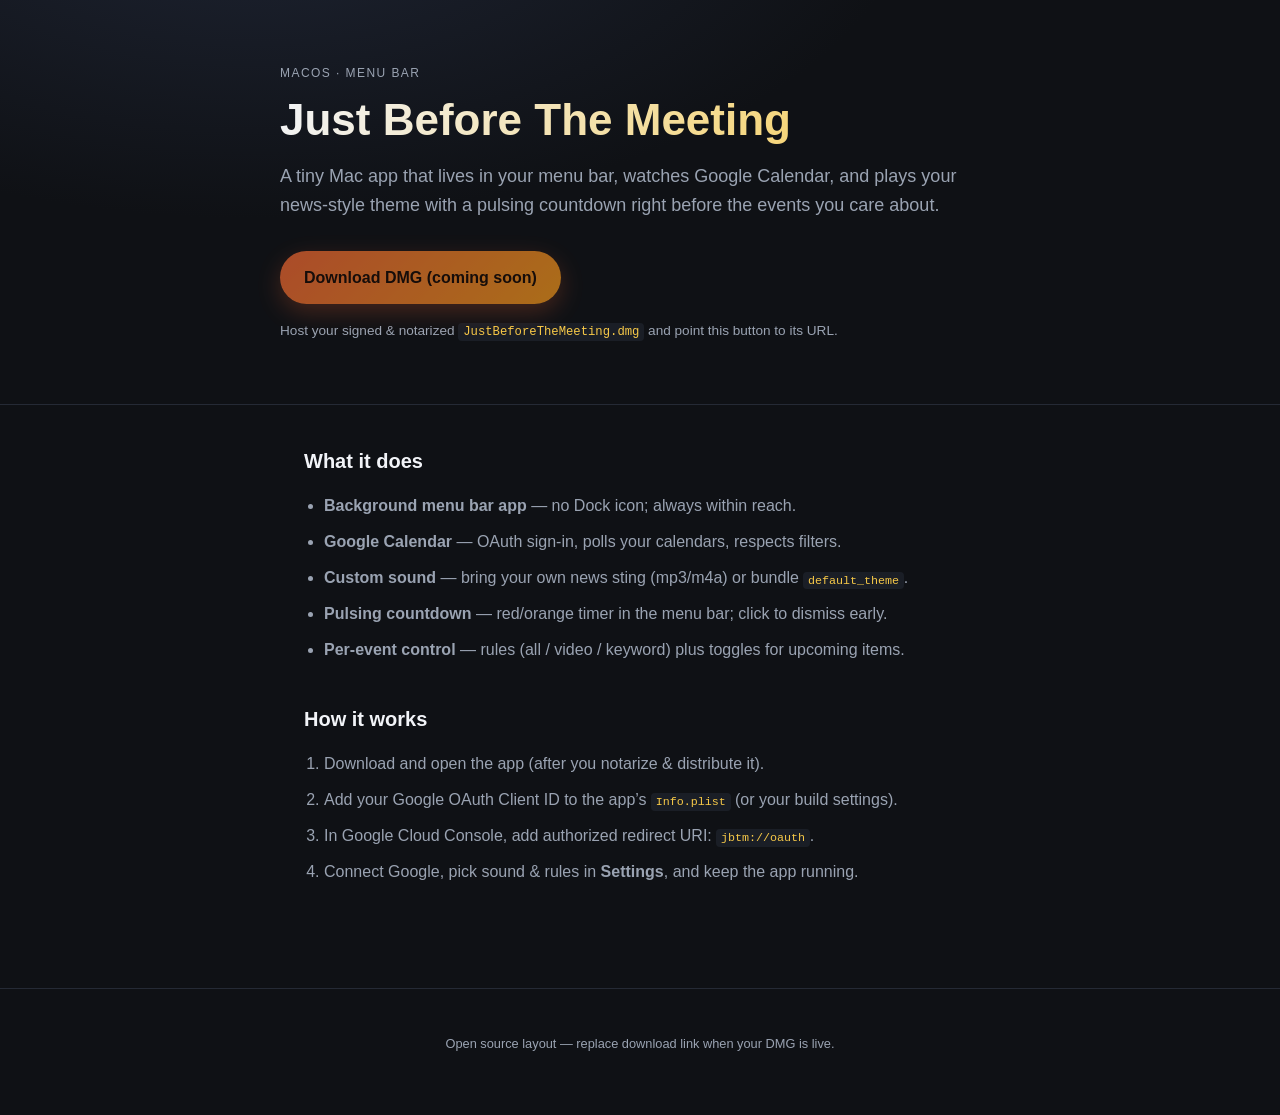
==== website/index.html @ bb3bc8cf "Initial commit: Just Before The Meeting macOS menu bar app This repository contains a native Swift/S" ====
<!DOCTYPE html>
<html lang="en">
<head>
  <meta charset="UTF-8" />
  <meta name="viewport" content="width=device-width, initial-scale=1" />
  <title>Just Before The Meeting — macOS menu bar countdown</title>
  <meta name="description" content="Menu bar app for Mac: Google Calendar aware countdown and theme music before your meetings." />
  <link rel="stylesheet" href="style.css" />
</head>
<body>
  <header class="hero">
    <div class="hero-inner">
      <p class="eyebrow">macOS · Menu bar</p>
      <h1>Just Before The Meeting</h1>
      <p class="lede">
        A tiny Mac app that lives in your menu bar, watches Google Calendar, and plays your news-style theme
        with a pulsing countdown right before the events you care about.
      </p>
      <a class="cta" href="#" id="download-link" aria-disabled="true">Download DMG (coming soon)</a>
      <p class="cta-note">Host your signed &amp; notarized <code>JustBeforeTheMeeting.dmg</code> and point this button to its URL.</p>
    </div>
  </header>

  <main>
    <section class="features">
      <h2>What it does</h2>
      <ul>
        <li><strong>Background menu bar app</strong> — no Dock icon; always within reach.</li>
        <li><strong>Google Calendar</strong> — OAuth sign-in, polls your calendars, respects filters.</li>
        <li><strong>Custom sound</strong> — bring your own news sting (mp3/m4a) or bundle <code>default_theme</code>.</li>
        <li><strong>Pulsing countdown</strong> — red/orange timer in the menu bar; click to dismiss early.</li>
        <li><strong>Per-event control</strong> — rules (all / video / keyword) plus toggles for upcoming items.</li>
      </ul>
    </section>

    <section class="how">
      <h2>How it works</h2>
      <ol>
        <li>Download and open the app (after you notarize &amp; distribute it).</li>
        <li>Add your Google OAuth Client ID to the app’s <code>Info.plist</code> (or your build settings).</li>
        <li>In Google Cloud Console, add authorized redirect URI: <code>jbtm://oauth</code>.</li>
        <li>Connect Google, pick sound &amp; rules in <strong>Settings</strong>, and keep the app running.</li>
      </ol>
    </section>
  </main>

  <footer>
    <p>Open source layout — replace download link when your DMG is live.</p>
  </footer>
</body>
</html>
---- website/style.css ----
:root {
  --bg: #0f1115;
  --fg: #f2f4f8;
  --muted: #9aa3b2;
  --accent: #ff6b35;
  --accent2: #f7c948;
  --card: #1a1e26;
  --font: "SF Pro Text", -apple-system, BlinkMacSystemFont, "Segoe UI", sans-serif;
}

* {
  box-sizing: border-box;
}

body {
  margin: 0;
  font-family: var(--font);
  background: radial-gradient(1200px 600px at 20% -10%, #1e2433 0%, var(--bg) 55%);
  color: var(--fg);
  line-height: 1.6;
  min-height: 100vh;
}

.hero {
  padding: 4rem 1.5rem 3rem;
  border-bottom: 1px solid #252a35;
}

.hero-inner {
  max-width: 720px;
  margin: 0 auto;
}

.eyebrow {
  text-transform: uppercase;
  letter-spacing: 0.12em;
  font-size: 0.75rem;
  color: var(--muted);
  margin: 0 0 0.75rem;
}

h1 {
  font-size: clamp(2rem, 5vw, 2.75rem);
  line-height: 1.15;
  margin: 0 0 1rem;
  background: linear-gradient(120deg, var(--fg), var(--accent2));
  -webkit-background-clip: text;
  background-clip: text;
  color: transparent;
}

.lede {
  font-size: 1.125rem;
  color: var(--muted);
  margin: 0 0 2rem;
}

.cta {
  display: inline-block;
  padding: 0.85rem 1.5rem;
  border-radius: 999px;
  background: linear-gradient(135deg, var(--accent), #ff9f1c);
  color: #1a0b05;
  font-weight: 600;
  text-decoration: none;
  box-shadow: 0 8px 24px rgba(255, 107, 53, 0.35);
  transition: transform 0.15s ease, box-shadow 0.15s ease;
}

.cta:hover {
  transform: translateY(-1px);
  box-shadow: 0 12px 28px rgba(255, 107, 53, 0.45);
}

.cta[aria-disabled="true"] {
  opacity: 0.65;
  pointer-events: none;
}

.cta-note {
  margin-top: 1rem;
  font-size: 0.85rem;
  color: var(--muted);
}

main {
  max-width: 720px;
  margin: 0 auto;
  padding: 2.5rem 1.5rem 4rem;
}

section {
  margin-bottom: 2.5rem;
}

h2 {
  font-size: 1.25rem;
  margin: 0 0 1rem;
}

.features ul,
.how ol {
  padding-left: 1.25rem;
  color: var(--muted);
}

.features li,
.how li {
  margin-bottom: 0.65rem;
}

code {
  font-size: 0.9em;
  background: var(--card);
  padding: 0.15em 0.4em;
  border-radius: 4px;
  color: var(--accent2);
}

footer {
  text-align: center;
  padding: 2rem 1rem 3rem;
  font-size: 0.8rem;
  color: var(--muted);
  border-top: 1px solid #252a35;
}
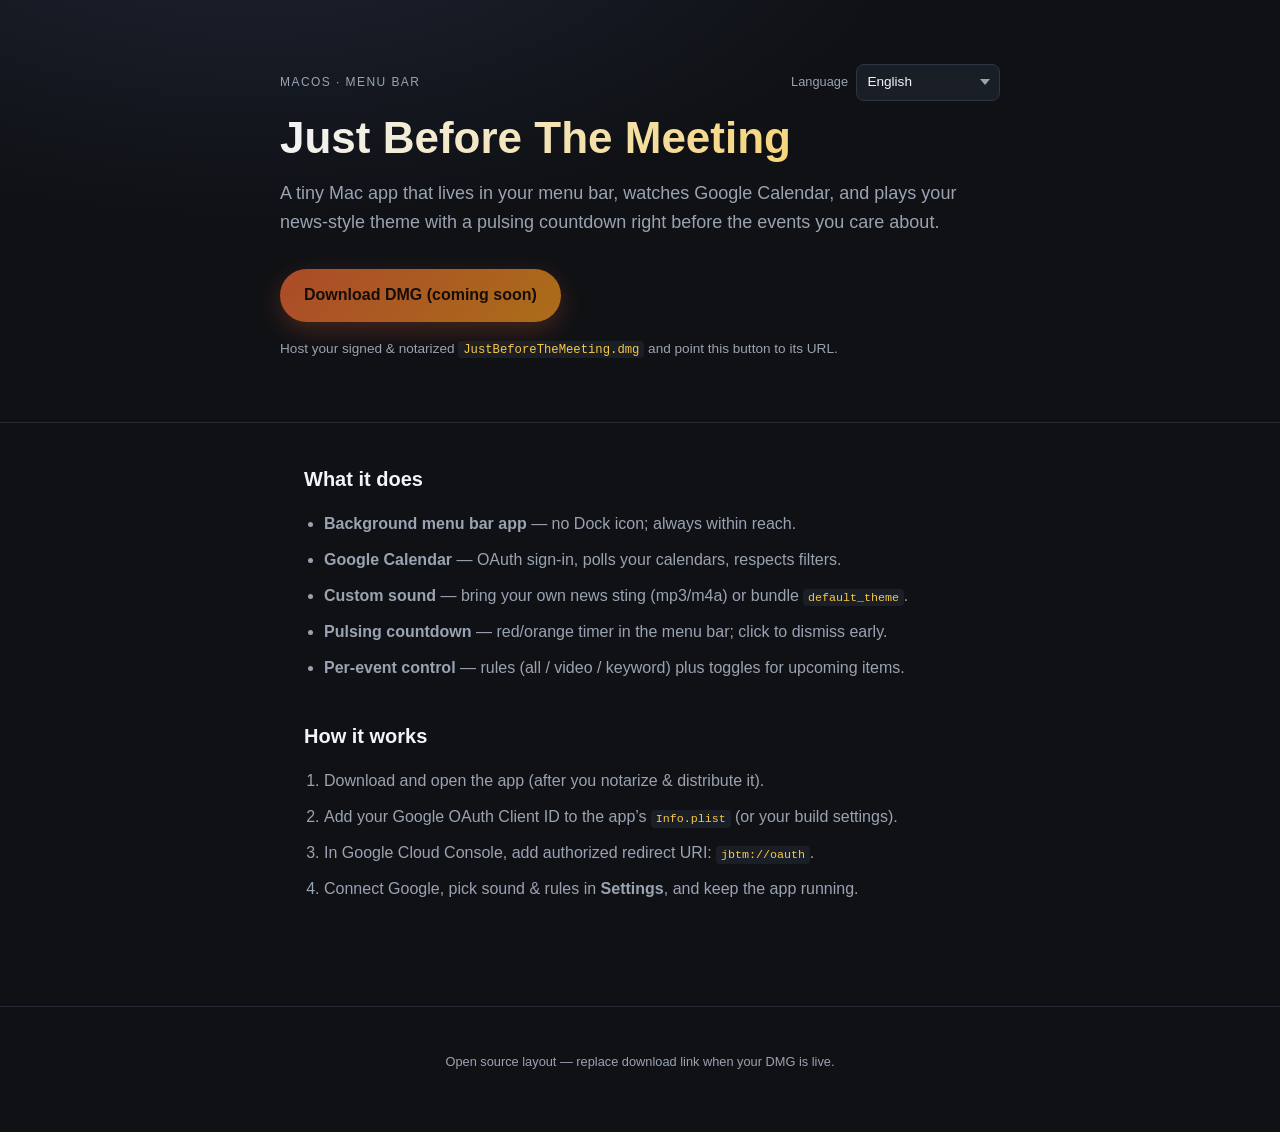
==== commit 161c0e46: "Add EN/TR localization for macOS app and marketing site Wire Localizable.strings (en/tr), L10n helpe" ====
--- a/website/index.html
+++ b/website/index.html
@@ -6,25 +6,35 @@
   <title>Just Before The Meeting — macOS menu bar countdown</title>
   <meta name="description" content="Menu bar app for Mac: Google Calendar aware countdown and theme music before your meetings." />
   <link rel="stylesheet" href="style.css" />
+  <script src="i18n.js" defer></script>
 </head>
 <body>
   <header class="hero">
     <div class="hero-inner">
-      <p class="eyebrow">macOS · Menu bar</p>
-      <h1>Just Before The Meeting</h1>
-      <p class="lede">
+      <div class="hero-top">
+        <p class="eyebrow" data-i18n="hero.eyebrow">macOS · Menu bar</p>
+        <div class="lang-switcher">
+          <label for="lang-select" class="lang-select-label" data-i18n="langSwitcher.label">Language</label>
+          <select id="lang-select" class="lang-select" name="lang">
+            <option value="en">English</option>
+            <option value="tr">Türkçe</option>
+          </select>
+        </div>
+      </div>
+      <h1 data-i18n="hero.title">Just Before The Meeting</h1>
+      <p class="lede" data-i18n="hero.lede">
         A tiny Mac app that lives in your menu bar, watches Google Calendar, and plays your news-style theme
         with a pulsing countdown right before the events you care about.
       </p>
       <a class="cta" href="#" id="download-link" aria-disabled="true">Download DMG (coming soon)</a>
-      <p class="cta-note">Host your signed &amp; notarized <code>JustBeforeTheMeeting.dmg</code> and point this button to its URL.</p>
+      <p class="cta-note" id="cta-note">Host your signed &amp; notarized <code>JustBeforeTheMeeting.dmg</code> and point this button to its URL.</p>
     </div>
   </header>
 
   <main>
     <section class="features">
-      <h2>What it does</h2>
-      <ul>
+      <h2 data-i18n="features.heading">What it does</h2>
+      <ul id="features-list">
         <li><strong>Background menu bar app</strong> — no Dock icon; always within reach.</li>
         <li><strong>Google Calendar</strong> — OAuth sign-in, polls your calendars, respects filters.</li>
         <li><strong>Custom sound</strong> — bring your own news sting (mp3/m4a) or bundle <code>default_theme</code>.</li>
@@ -34,8 +44,8 @@
     </section>
 
     <section class="how">
-      <h2>How it works</h2>
-      <ol>
+      <h2 data-i18n="how.heading">How it works</h2>
+      <ol id="how-list">
         <li>Download and open the app (after you notarize &amp; distribute it).</li>
         <li>Add your Google OAuth Client ID to the app’s <code>Info.plist</code> (or your build settings).</li>
         <li>In Google Cloud Console, add authorized redirect URI: <code>jbtm://oauth</code>.</li>
--- a/website/style.css
+++ b/website/style.css
@@ -31,12 +31,61 @@
   margin: 0 auto;
 }
 
+.hero-top {
+  display: flex;
+  flex-wrap: wrap;
+  align-items: center;
+  justify-content: space-between;
+  gap: 0.75rem 1rem;
+  margin-bottom: 0.75rem;
+}
+
+.lang-switcher {
+  display: flex;
+  align-items: center;
+  gap: 0.5rem;
+  font-size: 0.8rem;
+  margin-left: auto;
+}
+
+.lang-select-label {
+  color: var(--muted);
+  white-space: nowrap;
+}
+
+.lang-select {
+  font: inherit;
+  font-size: 0.85rem;
+  color: var(--fg);
+  background: var(--card);
+  border: 1px solid #2e3544;
+  border-radius: 8px;
+  padding: 0.4rem 2rem 0.4rem 0.65rem;
+  cursor: pointer;
+  min-width: 9rem;
+  appearance: none;
+  background-image: url("data:image/svg+xml,%3Csvg xmlns='http://www.w3.org/2000/svg' width='10' height='6' viewBox='0 0 10 6'%3E%3Cpath fill='%239aa3b2' d='M0 0h10L5 6z'/%3E%3C/svg%3E");
+  background-repeat: no-repeat;
+  background-position: right 0.55rem center;
+  transition: border-color 0.15s ease, box-shadow 0.15s ease;
+}
+
+.lang-select:hover {
+  border-color: #3d4658;
+}
+
+.lang-select:focus {
+  outline: none;
+  border-color: var(--accent);
+  box-shadow: 0 0 0 2px rgba(255, 107, 53, 0.25);
+}
+
 .eyebrow {
   text-transform: uppercase;
   letter-spacing: 0.12em;
   font-size: 0.75rem;
   color: var(--muted);
-  margin: 0 0 0.75rem;
+  margin: 0;
 }
 
 h1 {
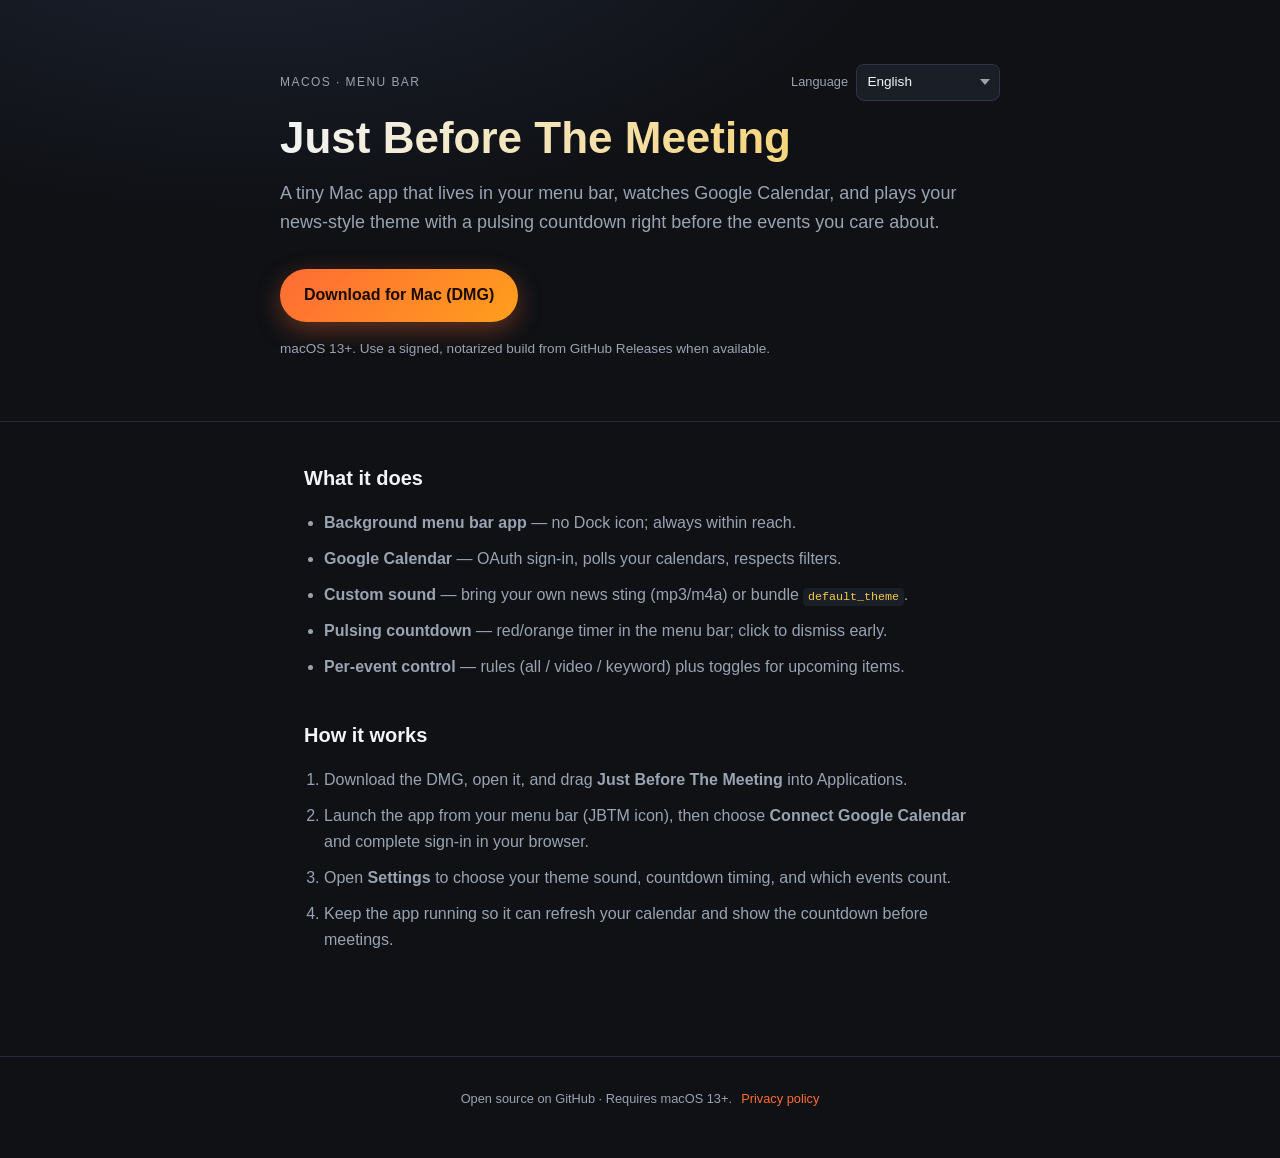
==== commit f006d7a7: "Ship prep: app 1.0.0 (build 100), live site CTA, privacy page, Pages workflow - Bump CFBundleShortVe" ====
--- a/website/index.html
+++ b/website/index.html
@@ -26,8 +26,13 @@
         A tiny Mac app that lives in your menu bar, watches Google Calendar, and plays your news-style theme
         with a pulsing countdown right before the events you care about.
       </p>
-      <a class="cta" href="#" id="download-link" aria-disabled="true">Download DMG (coming soon)</a>
-      <p class="cta-note" id="cta-note">Host your signed &amp; notarized <code>JustBeforeTheMeeting.dmg</code> and point this button to its URL.</p>
+      <a
+        class="cta"
+        href="https://github.com/ozgurbuluta/justbeforethemeeting/releases/latest/download/JustBeforeTheMeeting.dmg"
+        id="download-link"
+        rel="noopener"
+      >Download for Mac (DMG)</a>
+      <p class="cta-note" id="cta-note">macOS 13+. Prefer a signed, notarized build from GitHub Releases.</p>
     </div>
   </header>
 
@@ -46,16 +51,19 @@
     <section class="how">
       <h2 data-i18n="how.heading">How it works</h2>
       <ol id="how-list">
-        <li>Download and open the app (after you notarize &amp; distribute it).</li>
-        <li>Add your Google OAuth Client ID to the app’s <code>Info.plist</code> (or your build settings).</li>
-        <li>In Google Cloud Console, add authorized redirect URI: <code>jbtm://oauth</code>.</li>
-        <li>Connect Google, pick sound &amp; rules in <strong>Settings</strong>, and keep the app running.</li>
+        <li>Download the DMG, open it, and drag <strong>Just Before The Meeting</strong> into Applications.</li>
+        <li>Launch the app from your menu bar (JBTM icon), then choose <strong>Connect Google Calendar</strong> and complete sign-in in your browser.</li>
+        <li>Open <strong>Settings</strong> to choose your theme sound, countdown timing, and which events count.</li>
+        <li>Keep the app running so it can refresh your calendar and show the countdown before meetings.</li>
       </ol>
     </section>
   </main>
 
   <footer>
-    <p>Open source layout — replace download link when your DMG is live.</p>
+    <p class="footer-line">
+      <span id="footer-intro"></span>
+      <a id="footer-privacy" href="privacy.html"></a>
+    </p>
   </footer>
 </body>
 </html>
--- a/website/style.css
+++ b/website/style.css
@@ -173,3 +173,46 @@
   color: var(--muted);
   border-top: 1px solid #252a35;
 }
+
+footer a {
+  color: var(--accent);
+  text-decoration: none;
+}
+
+footer a:hover {
+  text-decoration: underline;
+}
+
+.legal {
+  max-width: 720px;
+  margin: 0 auto;
+  padding: 0 1.5rem 4rem;
+  color: var(--muted);
+}
+
+.legal h2 {
+  color: var(--fg);
+  margin-top: 2rem;
+}
+
+.legal p {
+  margin: 0.75rem 0;
+}
+
+.legal a {
+  color: var(--accent);
+}
+
+.footer-line {
+  margin: 0;
+}
+
+#footer-privacy {
+  margin-left: 0.35rem;
+  color: var(--accent);
+  text-decoration: none;
+}
+
+#footer-privacy:hover {
+  text-decoration: underline;
+}
